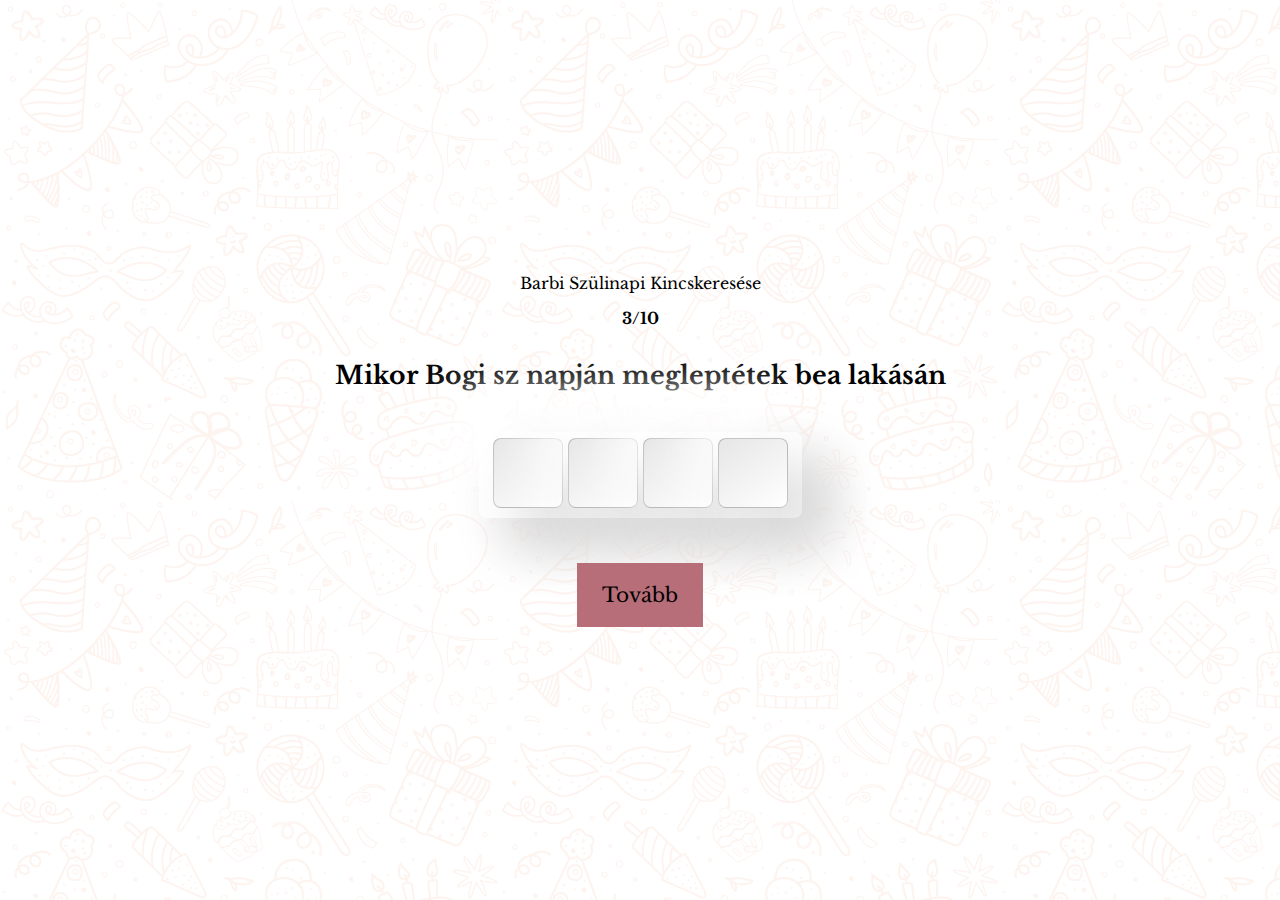
==== harmadik.html @ dbbecf9a "finalish" ====
<!DOCTYPE html>
<html lang="hu">
<head>
    <meta charset="UTF-8">
    <meta name="viewport" content="width=device-width, initial-scale=1.0">
    <title>Szülinapi kincskeresés</title>
    <link rel="stylesheet" href="style.css">
</head>
<body>

    <div class="bg"></div>

    <span class="sub-title">Barbi Szülinapi Kincskeresése</span>
    <span class="sub-title"><strong>3/10</strong></span>
    <div class="container"><h1 id="title">Mikor Bogi sz napján megleptétek bea lakásán</h1></div>

    <form>
        <span class="error">Kicsit még gondolkodj!</span>
    <fieldset name='number-code' data-number-code-form>
        
        <input type="text" min='0' max='9' name='number-code-0' data-number-code-input='0' required />
        <input type="text" min='0' max='9' name='number-code-1' data-number-code-input='1' required />
        <input type="text" min='0' max='9' name='number-code-2' data-number-code-input='2' required />
        <input type="text" min='0' max='9' name='number-code-3' data-number-code-input='3' required />
        
    </fieldset>
    </form>

    <span class="nextButton button">Tovább</span>
    
</body>
<script>
    let correctAnswer = "négy";
    let next = "negyedik";
</script>
<script src="digit.js"></script>
<script src="js.js"></script>

</html>
---- style.css ----
@import url('https://fonts.googleapis.com/css2?family=Libre+Baskerville:ital,wght@0,400;0,700;1,400&display=swap');


* {
    box-sizing: border-box;
  }
  
  body {
    display: flex;
    flex-direction: column;
    justify-content: center;
    align-items: center;
    min-height: 100vh;
    padding:0;
    margin:0;
  }
  
  body,
  input,
  textarea,
  button {
      font-family: "Libre Baskerville", serif;
  }
  
  #big-title {
    font-size: 50px;
  }

  #title {
    font-size: 25px;
    text-align: center;
  }
  
  form {
    margin:25px 0px;
    border-radius: 0.5rem;
    background: #ffffff;
    box-shadow: 28px 28px 56px #d9d9d9, -28px -28px 56px #ffffff;
  }
  
  fieldset {
    border: none;
  }
  
  legend {
    font-size: 0;
  }

  .error {
    display: none;
    color:black;
    margin-bottom:10px;
    text-align: center;
    opacity: 1;
  }

  .show {
    display:block;
  }
  
  input {
    width: 70px;
    height: 70px;
    font-size: 25px;
    text-align: center;
    border: 1px solid rgba(0,0,0,0.2);
    border-radius: 0.5rem;
    background: linear-gradient(145deg, #e6e6e6, #ffffff);
    box-shadow:  28px 28px 56px #d9d9d9, -28px -28px 56px #ffffff;
  }
  
  
  /* Chrome, Safari, Edge, Opera */
  input::-webkit-outer-spin-button,
  input::-webkit-inner-spin-button {
    -webkit-appearance: none;
    margin: 0;
  }
  
  /* Firefox */
  input[type=number] {
    -moz-appearance: textfield;
  }

  .bg {
    position: absolute;
    z-index: -1;
    height: 100%;
    width: 100%;
    background-image: url(szuli_bg.png);
    opacity: 0.1;
  }

  .button {
    display: inline-block;
    margin-top:20px;
    padding:20px 25px;
    background:#b76e79;
    color:black;
    font-size:20px;
    cursor: pointer;
  }

  .big-logo {
    width:150px;
  }

  .sub-title {
    display: inline-block;
    margin-bottom:15px;
  }

  .container {
    width:90%;
    margin-left:auto;
    margin-right:auto;
  }
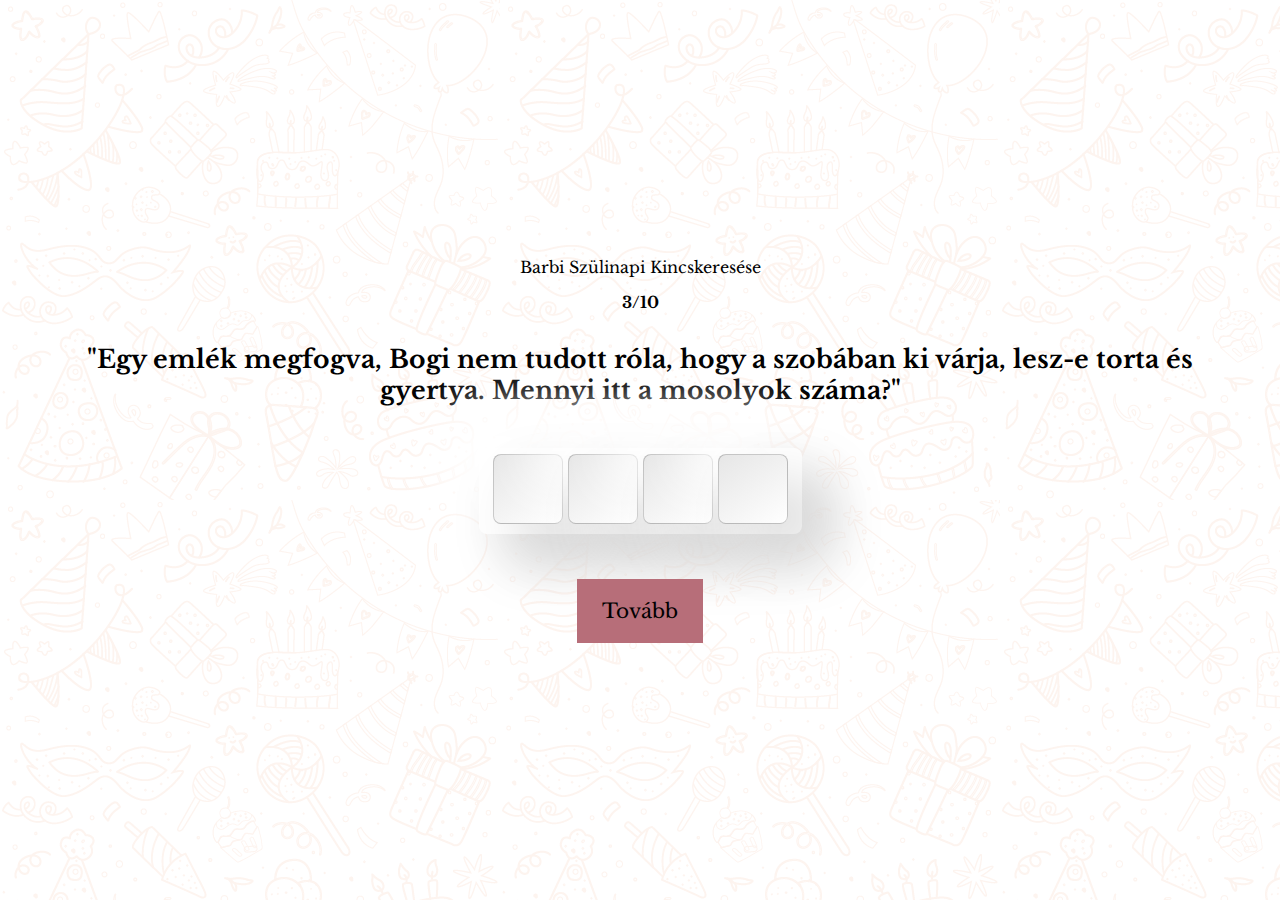
==== commit a18b70e5: "final changes" ====
--- a/harmadik.html
+++ b/harmadik.html
@@ -12,7 +12,7 @@
 
     <span class="sub-title">Barbi Szülinapi Kincskeresése</span>
     <span class="sub-title"><strong>3/10</strong></span>
-    <div class="container"><h1 id="title">Mikor Bogi sz napján megleptétek bea lakásán</h1></div>
+    <div class="container"><h1 id="title">"Egy emlék megfogva, Bogi nem tudott róla, hogy a szobában ki várja, lesz-e torta és gyertya. Mennyi itt a mosolyok száma?"</h1></div>
 
     <form>
         <span class="error">Kicsit még gondolkodj!</span>
